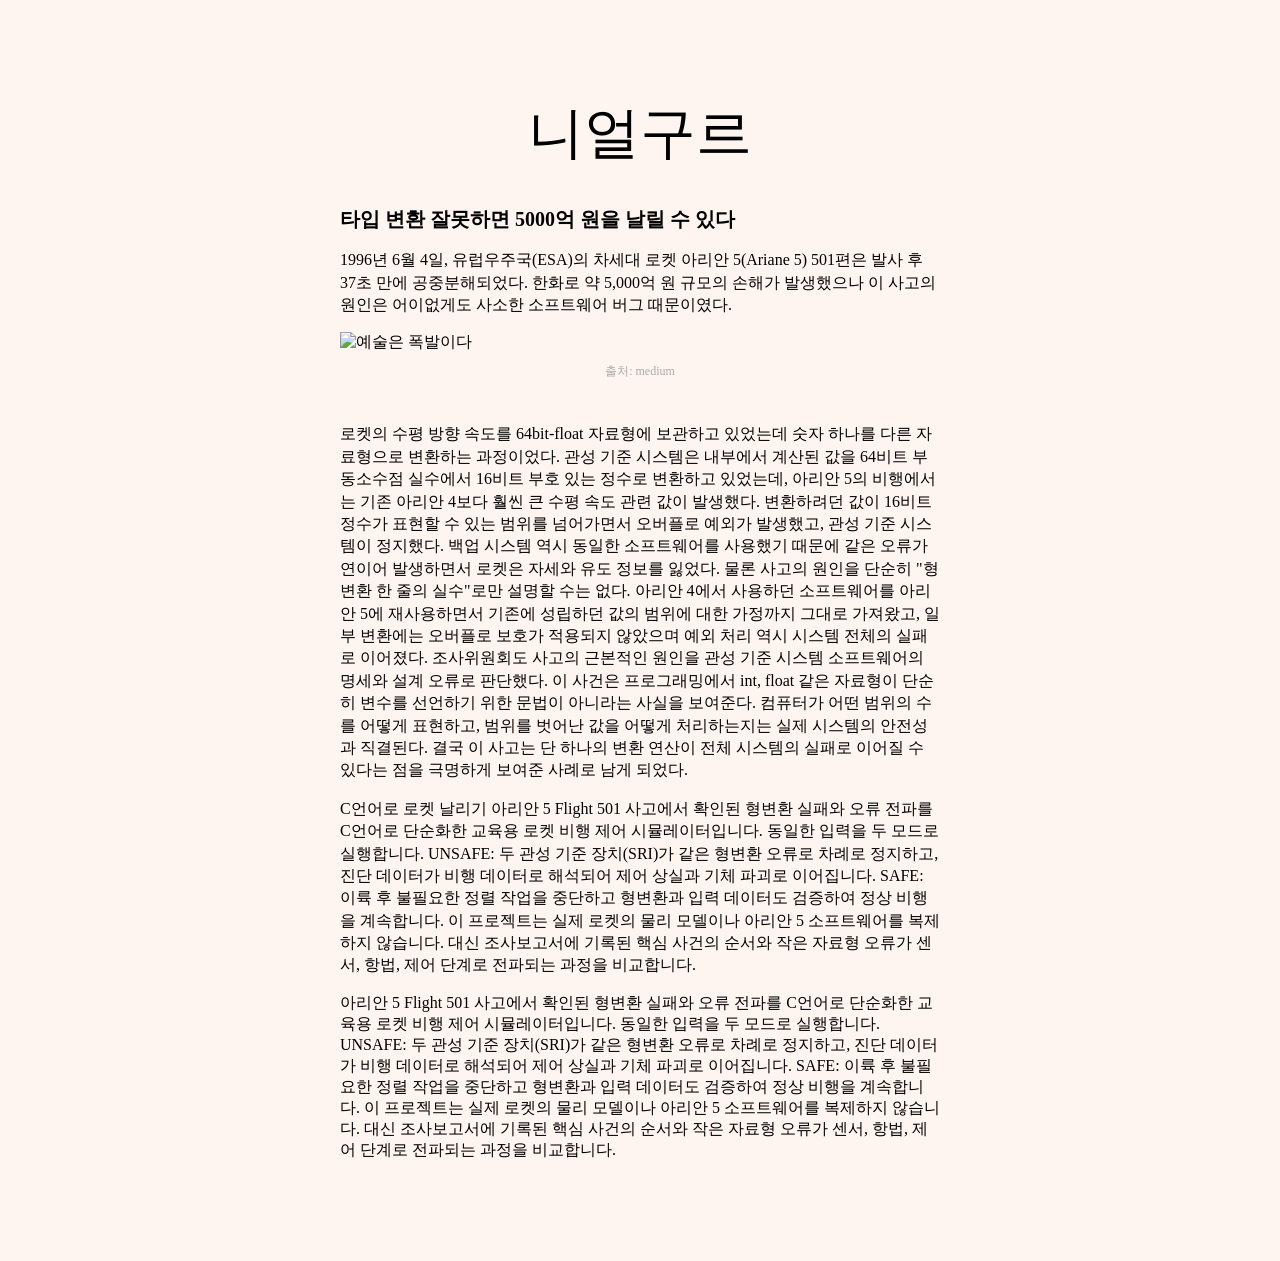
==== web/info.html @ 8e850ed1 "web info content" ====
<!DOCTYPE html>
<html lang="ko">
<head>
    <meta charset="UTF-8">
    <title>이곳이 바로 지혜의 전당이야</title>
    <link rel="stylesheet" href="info-style.css">
    <h1>
        니얼구르
    </h1>
</head>
<body>
<h2>
    타입 변환 잘못하면 5000억 원을 날릴 수 있다
</h2>
<p>
    1996년 6월 4일, 유럽우주국(ESA)의 차세대 로켓 아리안 5(Ariane 5) 501편은 발사 후 37초 만에 공중분해되었다.
    한화로 약 5,000억 원 규모의 손해가 발생했으나 이 사고의 원인은 어이없게도 사소한 소프트웨어 버그 때문이였다.
</p>
<img src="https://miro.medium.com/v2/resize:fit:948/1*4Oedorc53ecHu1Fwb8X3Vw.jpeg" alt="예술은 폭발이다">
<p class="source">출처: medium</p>
<br>
<p>
    로켓의 수평 방향 속도를 64bit-float 자료형에 보관하고 있었는데
    숫자 하나를 다른 자료형으로 변환하는 과정이었다.
    관성 기준 시스템은 내부에서 계산된 값을 64비트 부동소수점 실수에서 16비트 부호 있는 정수로 변환하고 있었는데,
    아리안 5의 비행에서는 기존 아리안 4보다 훨씬 큰 수평 속도 관련 값이 발생했다.
    변환하려던 값이 16비트 정수가 표현할 수 있는 범위를 넘어가면서 오버플로 예외가 발생했고, 관성 기준 시스템이 정지했다.
    백업 시스템 역시 동일한 소프트웨어를 사용했기 때문에 같은 오류가 연이어 발생하면서 로켓은 자세와 유도 정보를 잃었다.


    물론 사고의 원인을 단순히 "형 변환 한 줄의 실수"로만 설명할 수는 없다. 아리안 4에서 사용하던 소프트웨어를 아리안 5에 재사용하면서 기존에 성립하던 값의 범위에 대한 가정까지 그대로 가져왔고, 일부 변환에는 오버플로 보호가 적용되지 않았으며 예외 처리 역시 시스템 전체의 실패로 이어졌다. 조사위원회도 사고의 근본적인 원인을 관성 기준 시스템 소프트웨어의 명세와 설계 오류로 판단했다.

    이 사건은 프로그래밍에서 int, float 같은 자료형이 단순히 변수를 선언하기 위한 문법이 아니라는 사실을 보여준다. 컴퓨터가 어떤 범위의 수를 어떻게 표현하고, 범위를 벗어난 값을 어떻게 처리하는지는 실제 시스템의 안전성과 직결된다.

    결국 이 사고는 단 하나의 변환 연산이 전체 시스템의 실패로 이어질 수 있다는 점을 극명하게 보여준 사례로 남게 되었다.
</p>
<p>

    C언어로 로켓 날리기

    아리안 5 Flight 501 사고에서 확인된 형변환 실패와 오류 전파를 C언어로 단순화한 교육용 로켓 비행 제어 시뮬레이터입니다.

    동일한 입력을 두 모드로 실행합니다.

    UNSAFE: 두 관성 기준 장치(SRI)가 같은 형변환 오류로 차례로 정지하고, 진단 데이터가 비행 데이터로 해석되어 제어 상실과 기체 파괴로 이어집니다.
    SAFE: 이륙 후 불필요한 정렬 작업을 중단하고 형변환과 입력 데이터도 검증하여 정상 비행을 계속합니다.
    이 프로젝트는 실제 로켓의 물리 모델이나 아리안 5 소프트웨어를 복제하지 않습니다. 대신 조사보고서에 기록된 핵심 사건의 순서와 작은 자료형 오류가 센서, 항법, 제어 단계로 전파되는 과정을 비교합니다.
</p>




아리안 5 Flight 501 사고에서 확인된 형변환 실패와 오류 전파를 C언어로 단순화한 교육용 로켓 비행 제어 시뮬레이터입니다.

동일한 입력을 두 모드로 실행합니다.

UNSAFE: 두 관성 기준 장치(SRI)가 같은 형변환 오류로 차례로 정지하고, 진단 데이터가 비행 데이터로 해석되어 제어 상실과 기체 파괴로 이어집니다.
SAFE: 이륙 후 불필요한 정렬 작업을 중단하고 형변환과 입력 데이터도 검증하여 정상 비행을 계속합니다.
이 프로젝트는 실제 로켓의 물리 모델이나 아리안 5 소프트웨어를 복제하지 않습니다. 대신 조사보고서에 기록된 핵심 사건의 순서와 작은 자료형 오류가 센서, 항법, 제어 단계로 전파되는 과정을 비교합니다.

</body>
</html>
---- web/info-style.css ----
@font-face {
    font-family: 'SUITE';
    font-weight: 400;
    font-style: normal;
    src: url('./fonts/SUITE-Regular.woff2') format('woff2');
}

body {
    margin: 100px auto;
    max-width: 600px;
    background: #fff5f0;
    font-family: SUITE;
}

h1 {
    font-size: 3.5rem;
    font-weight: 500;
    line-height: 1.2;
    text-align: center;
}
h2 {
    font-size: 1.25rem;
    line-height: 1.4;
    font-weight: 800;
}
p {
    font-size: 1rem;
    line-height: 1.4;
}
.source {
    font-size: 0.75rem;
    line-height: 1;
    color: #aaaaaa;
    text-align: center;
}
img {
    display: block;
    max-width: 100%;
    margin: 0 auto;
}
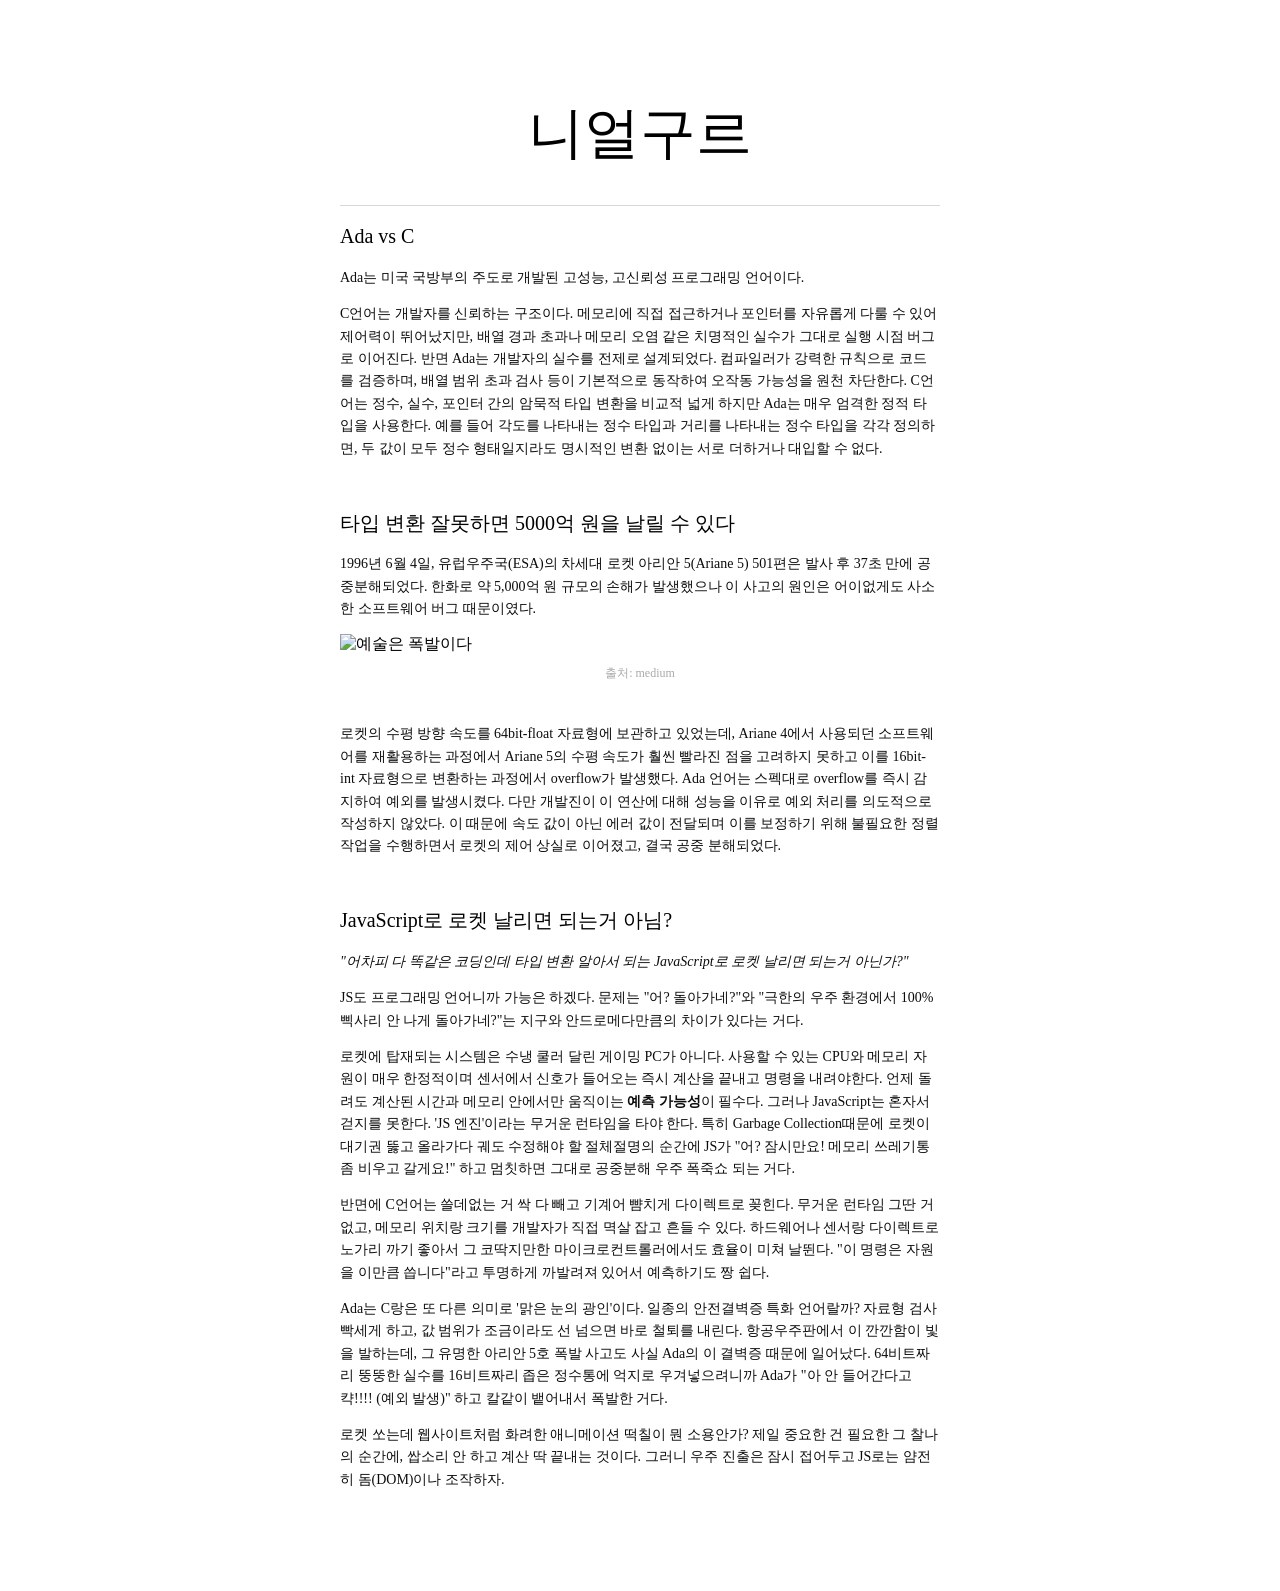
==== commit 75d48240: "docs: info" ====
--- a/web/info.html
+++ b/web/info.html
@@ -7,11 +7,25 @@
     <h1>
         니얼구르
     </h1>
+    <hr>
 </head>
 <body>
-<h2>
-    타입 변환 잘못하면 5000억 원을 날릴 수 있다
-</h2>
+<h2>Ada vs C</h2>
+<p>
+    Ada는 미국 국방부의 주도로 개발된 고성능, 고신뢰성 프로그래밍 언어이다.
+</p>
+<p>
+    C언어는 개발자를 신뢰하는 구조이다. 메모리에 직접 접근하거나 포인터를 자유롭게 다룰 수 있어 제어력이 뛰어났지만,
+    배열 경과 초과나 메모리 오염 같은 치명적인 실수가 그대로 실행 시점 버그로 이어진다.
+    반면 Ada는 개발자의 실수를 전제로 설계되었다.
+    컴파일러가 강력한 규칙으로 코드를 검증하며, 배열 범위 초과 검사 등이 기본적으로 동작하여 오작동 가능성을 원천 차단한다.
+    C언어는 정수, 실수, 포인터 간의 암묵적 타입 변환을 비교적 넓게 하지만 Ada는 매우 엄격한 정적 타입을 사용한다.
+    예를 들어 각도를 나타내는 정수 타입과 거리를 나타내는 정수 타입을 각각 정의하면,
+    두 값이 모두 정수 형태일지라도 명시적인 변환 없이는 서로 더하거나 대입할 수 없다.
+</p>
+<br>
+
+<h2>타입 변환 잘못하면 5000억 원을 날릴 수 있다</h2>
 <p>
     1996년 6월 4일, 유럽우주국(ESA)의 차세대 로켓 아리안 5(Ariane 5) 501편은 발사 후 37초 만에 공중분해되었다.
     한화로 약 5,000억 원 규모의 손해가 발생했으나 이 사고의 원인은 어이없게도 사소한 소프트웨어 버그 때문이였다.
@@ -20,43 +34,47 @@
 <p class="source">출처: medium</p>
 <br>
 <p>
-    로켓의 수평 방향 속도를 64bit-float 자료형에 보관하고 있었는데
-    숫자 하나를 다른 자료형으로 변환하는 과정이었다.
-    관성 기준 시스템은 내부에서 계산된 값을 64비트 부동소수점 실수에서 16비트 부호 있는 정수로 변환하고 있었는데,
-    아리안 5의 비행에서는 기존 아리안 4보다 훨씬 큰 수평 속도 관련 값이 발생했다.
-    변환하려던 값이 16비트 정수가 표현할 수 있는 범위를 넘어가면서 오버플로 예외가 발생했고, 관성 기준 시스템이 정지했다.
-    백업 시스템 역시 동일한 소프트웨어를 사용했기 때문에 같은 오류가 연이어 발생하면서 로켓은 자세와 유도 정보를 잃었다.
+    로켓의 수평 방향 속도를 64bit-float 자료형에 보관하고 있었는데,
+    Ariane 4에서 사용되던 소프트웨어를 재활용하는 과정에서 Ariane 5의 수평 속도가 훨씬 빨라진 점을 고려하지 못하고
+    이를 16bit-int 자료형으로 변환하는 과정에서 overflow가 발생했다.
+    Ada 언어는 스펙대로 overflow를 즉시 감지하여 예외를 발생시켰다.
+    다만 개발진이 이 연산에 대해 성능을 이유로 예외 처리를 의도적으로 작성하지 않았다.
+    이 때문에 속도 값이 아닌 에러 값이 전달되며 이를 보정하기 위해 불필요한 정렬 작업을 수행하면서 로켓의 제어 상실로 이어졌고, 결국 공중 분해되었다.
+</p>
+<br>
 
-
-    물론 사고의 원인을 단순히 "형 변환 한 줄의 실수"로만 설명할 수는 없다. 아리안 4에서 사용하던 소프트웨어를 아리안 5에 재사용하면서 기존에 성립하던 값의 범위에 대한 가정까지 그대로 가져왔고, 일부 변환에는 오버플로 보호가 적용되지 않았으며 예외 처리 역시 시스템 전체의 실패로 이어졌다. 조사위원회도 사고의 근본적인 원인을 관성 기준 시스템 소프트웨어의 명세와 설계 오류로 판단했다.
-
-    이 사건은 프로그래밍에서 int, float 같은 자료형이 단순히 변수를 선언하기 위한 문법이 아니라는 사실을 보여준다. 컴퓨터가 어떤 범위의 수를 어떻게 표현하고, 범위를 벗어난 값을 어떻게 처리하는지는 실제 시스템의 안전성과 직결된다.
-
-    결국 이 사고는 단 하나의 변환 연산이 전체 시스템의 실패로 이어질 수 있다는 점을 극명하게 보여준 사례로 남게 되었다.
+<h2>JavaScript로 로켓 날리면 되는거 아님?</h2>
+<p style="font-style: italic;">
+    "어차피 다 똑같은 코딩인데 타입 변환 알아서 되는 JavaScript로 로켓 날리면 되는거 아닌가?"
 </p>
 <p>
-
-    C언어로 로켓 날리기
-
-    아리안 5 Flight 501 사고에서 확인된 형변환 실패와 오류 전파를 C언어로 단순화한 교육용 로켓 비행 제어 시뮬레이터입니다.
-
-    동일한 입력을 두 모드로 실행합니다.
-
-    UNSAFE: 두 관성 기준 장치(SRI)가 같은 형변환 오류로 차례로 정지하고, 진단 데이터가 비행 데이터로 해석되어 제어 상실과 기체 파괴로 이어집니다.
-    SAFE: 이륙 후 불필요한 정렬 작업을 중단하고 형변환과 입력 데이터도 검증하여 정상 비행을 계속합니다.
-    이 프로젝트는 실제 로켓의 물리 모델이나 아리안 5 소프트웨어를 복제하지 않습니다. 대신 조사보고서에 기록된 핵심 사건의 순서와 작은 자료형 오류가 센서, 항법, 제어 단계로 전파되는 과정을 비교합니다.
+    JS도 프로그래밍 언어니까 가능은 하겠다. 문제는 "어? 돌아가네?"와 "극한의 우주 환경에서 100% 삑사리 안 나게 돌아가네?"는 지구와 안드로메다만큼의 차이가 있다는 거다.
 </p>
-
-
-
-
-아리안 5 Flight 501 사고에서 확인된 형변환 실패와 오류 전파를 C언어로 단순화한 교육용 로켓 비행 제어 시뮬레이터입니다.
-
-동일한 입력을 두 모드로 실행합니다.
-
-UNSAFE: 두 관성 기준 장치(SRI)가 같은 형변환 오류로 차례로 정지하고, 진단 데이터가 비행 데이터로 해석되어 제어 상실과 기체 파괴로 이어집니다.
-SAFE: 이륙 후 불필요한 정렬 작업을 중단하고 형변환과 입력 데이터도 검증하여 정상 비행을 계속합니다.
-이 프로젝트는 실제 로켓의 물리 모델이나 아리안 5 소프트웨어를 복제하지 않습니다. 대신 조사보고서에 기록된 핵심 사건의 순서와 작은 자료형 오류가 센서, 항법, 제어 단계로 전파되는 과정을 비교합니다.
+<p>
+    로켓에 탑재되는 시스템은 수냉 쿨러 달린 게이밍 PC가 아니다.
+    사용할 수 있는 CPU와 메모리 자원이 매우 한정적이며 센서에서 신호가 들어오는 즉시 계산을 끝내고 명령을 내려야한다.
+    언제 돌려도 계산된 시간과 메모리 안에서만 움직이는 <b>예측 가능성</b>이 필수다.
+    그러나 JavaScript는 혼자서 걷지를 못한다. 'JS 엔진'이라는 무거운 런타임을 타야 한다.
+    특히 Garbage Collection때문에 로켓이 대기권 뚫고 올라가다 궤도 수정해야 할 절체절명의 순간에 JS가 "어? 잠시만요! 메모리 쓰레기통 좀 비우고 갈게요!"
+    하고 멈칫하면 그대로 공중분해 우주 폭죽쇼 되는 거다.
+</p>
+<p>
+    반면에 C언어는 쓸데없는 거 싹 다 빼고 기계어 뺨치게 다이렉트로 꽂힌다.
+    무거운 런타임 그딴 거 없고, 메모리 위치랑 크기를 개발자가 직접 멱살 잡고 흔들 수 있다.
+    하드웨어나 센서랑 다이렉트로 노가리 까기 좋아서 그 코딱지만한 마이크로컨트롤러에서도 효율이 미쳐 날뛴다.
+    "이 명령은 자원을 이만큼 씁니다"라고 투명하게 까발려져 있어서 예측하기도 짱 쉽다.
+</p>
+<p>
+    Ada는 C랑은 또 다른 의미로 '맑은 눈의 광인'이다. 일종의 안전결벽증 특화 언어랄까?
+    자료형 검사 빡세게 하고, 값 범위가 조금이라도 선 넘으면 바로 철퇴를 내린다.
+    항공우주판에서 이 깐깐함이 빛을 발하는데, 그 유명한 아리안 5호 폭발 사고도 사실 Ada의 이 결벽증 때문에 일어났다.
+    64비트짜리 뚱뚱한 실수를 16비트짜리 좁은 정수통에 억지로 우겨넣으려니까 Ada가 "아 안 들어간다고 캭!!!! (예외 발생)" 하고 칼같이 뱉어내서 폭발한 거다.
+</p>
+<p>
+    로켓 쏘는데 웹사이트처럼 화려한 애니메이션 떡칠이 뭔 소용안가?
+    제일 중요한 건 필요한 그 찰나의 순간에, 쌉소리 안 하고 계산 딱 끝내는 것이다.
+    그러니 우주 진출은 잠시 접어두고 JS로는 얌전히 돔(DOM)이나 조작하자.
+</p>
 
 </body>
 </html>
--- a/web/info-style.css
+++ b/web/info-style.css
@@ -1,3 +1,4 @@
+@import url("https://cdn.jsdelivr.net/gh/orioncactus/pretendard@v1.3.9/dist/web/static/pretendard.min.css");
 @font-face {
     font-family: 'SUITE';
     font-weight: 400;
@@ -8,11 +9,12 @@
 body {
     margin: 100px auto;
     max-width: 600px;
-    background: #fff5f0;
-    font-family: SUITE;
+    background: #ffffff;
+    font-family: Pretendard;
 }
 
 h1 {
+    font-family: SUITE;
     font-size: 3.5rem;
     font-weight: 500;
     line-height: 1.2;
@@ -20,12 +22,13 @@
 }
 h2 {
     font-size: 1.25rem;
+    font-weight: 500;
     line-height: 1.4;
-    font-weight: 800;
 }
 p {
-    font-size: 1rem;
-    line-height: 1.4;
+    font-size: 0.875rem;
+    line-height: 1.6;
+    color: #0c0c0c;
 }
 .source {
     font-size: 0.75rem;
@@ -37,4 +40,10 @@
     display: block;
     max-width: 100%;
     margin: 0 auto;
+}
+hr {
+    border: none;
+    height: 1px;
+    background-color: #999999;
+    opacity: 40%;
 }
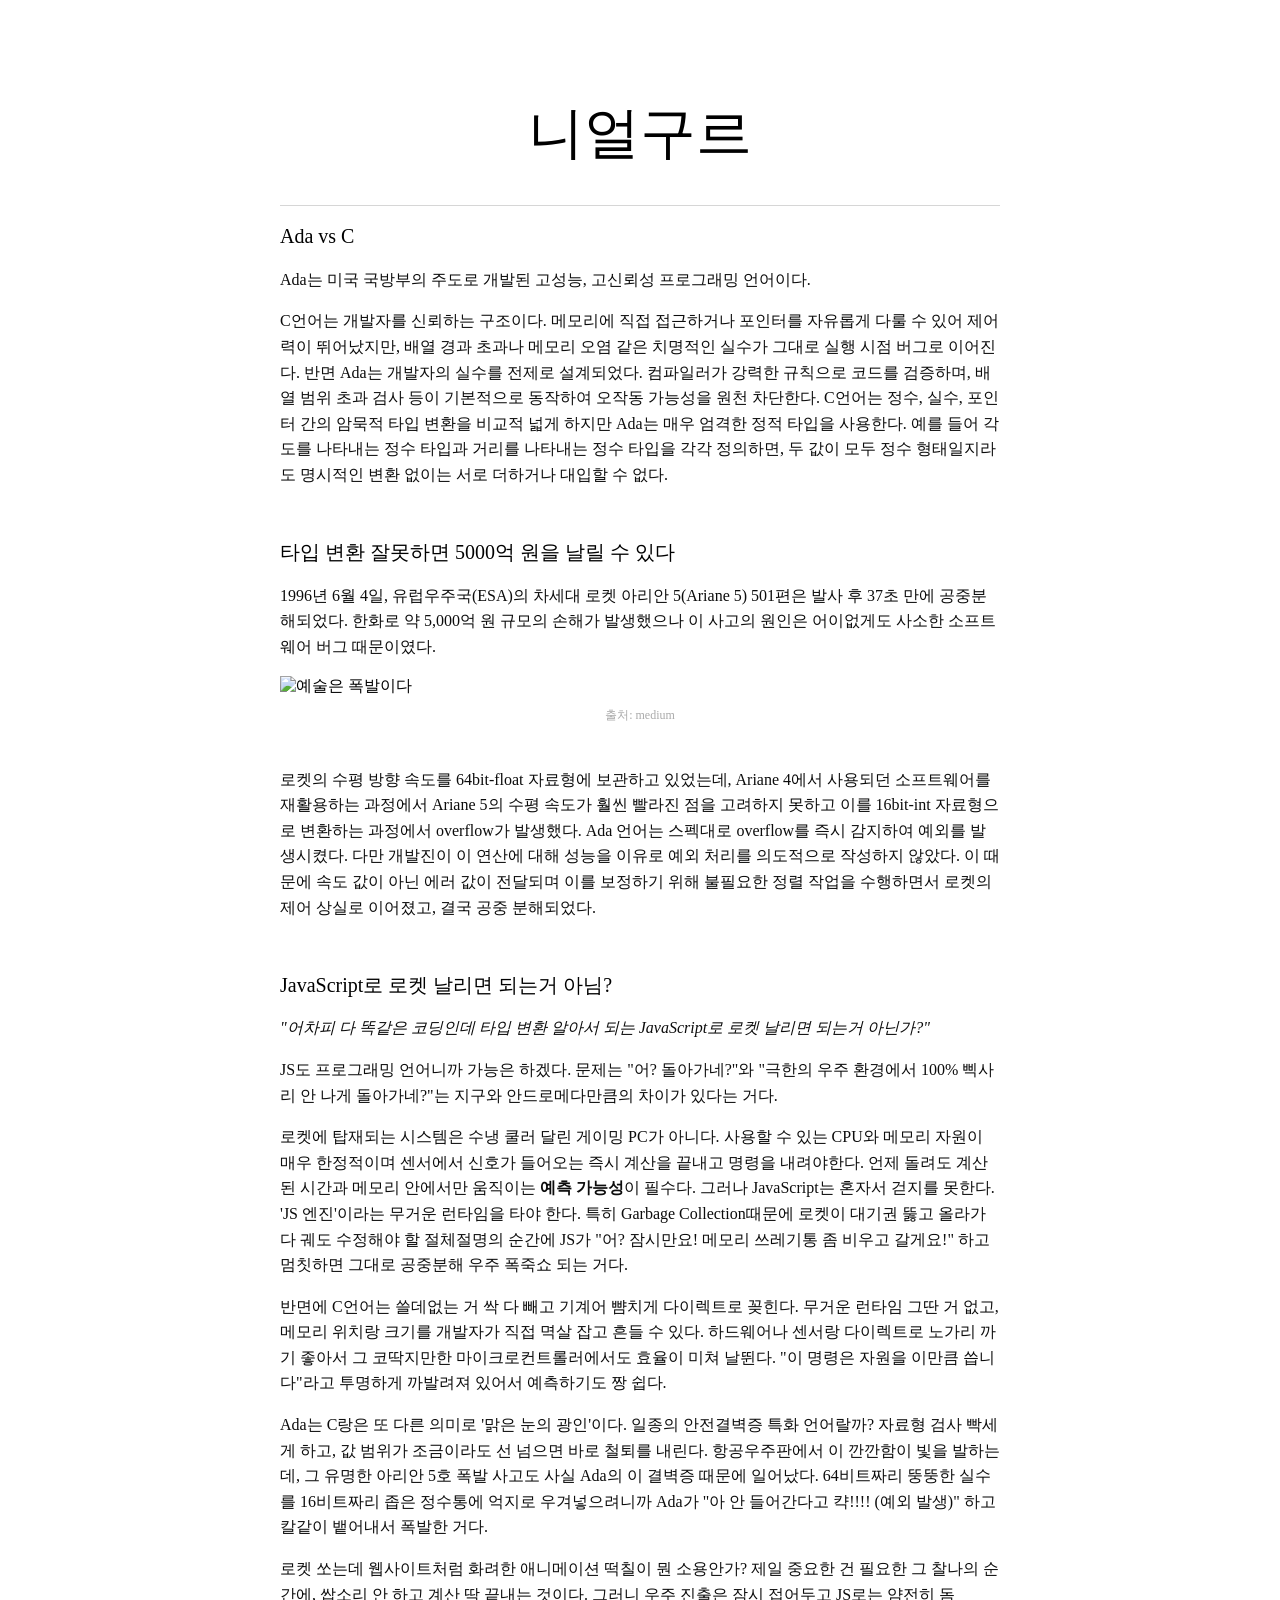
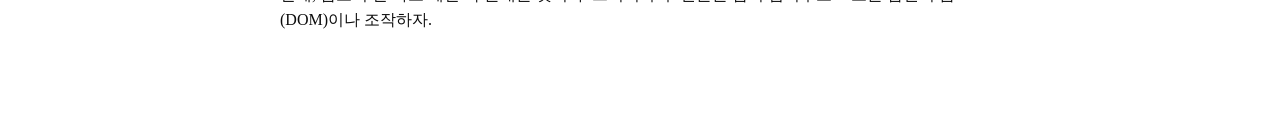
==== commit aa3b9d5b: "main web" ====
--- a/web/info.html
+++ b/web/info.html
@@ -1,15 +1,17 @@
 <!DOCTYPE html>
 <html lang="ko">
 <head>
-    <meta charset="UTF-8">
+    <meta charset="utf-8">
+    <meta name="viewport" content="width=device-width, initial-scale=1">
     <title>이곳이 바로 지혜의 전당이야</title>
     <link rel="stylesheet" href="info-style.css">
-    <h1>
-        니얼구르
-    </h1>
-    <hr>
 </head>
 <body>
+<h1>
+    니얼구르
+</h1>
+<hr>
+
 <h2>Ada vs C</h2>
 <p>
     Ada는 미국 국방부의 주도로 개발된 고성능, 고신뢰성 프로그래밍 언어이다.
@@ -75,6 +77,5 @@
     제일 중요한 건 필요한 그 찰나의 순간에, 쌉소리 안 하고 계산 딱 끝내는 것이다.
     그러니 우주 진출은 잠시 접어두고 JS로는 얌전히 돔(DOM)이나 조작하자.
 </p>
-
 </body>
 </html>
--- a/web/info-style.css
+++ b/web/info-style.css
@@ -8,7 +8,7 @@
 
 body {
     margin: 100px auto;
-    max-width: 600px;
+    max-width: 720px;
     background: #ffffff;
     font-family: Pretendard;
 }
@@ -26,7 +26,7 @@
     line-height: 1.4;
 }
 p {
-    font-size: 0.875rem;
+    font-size: 1rem;
     line-height: 1.6;
     color: #0c0c0c;
 }
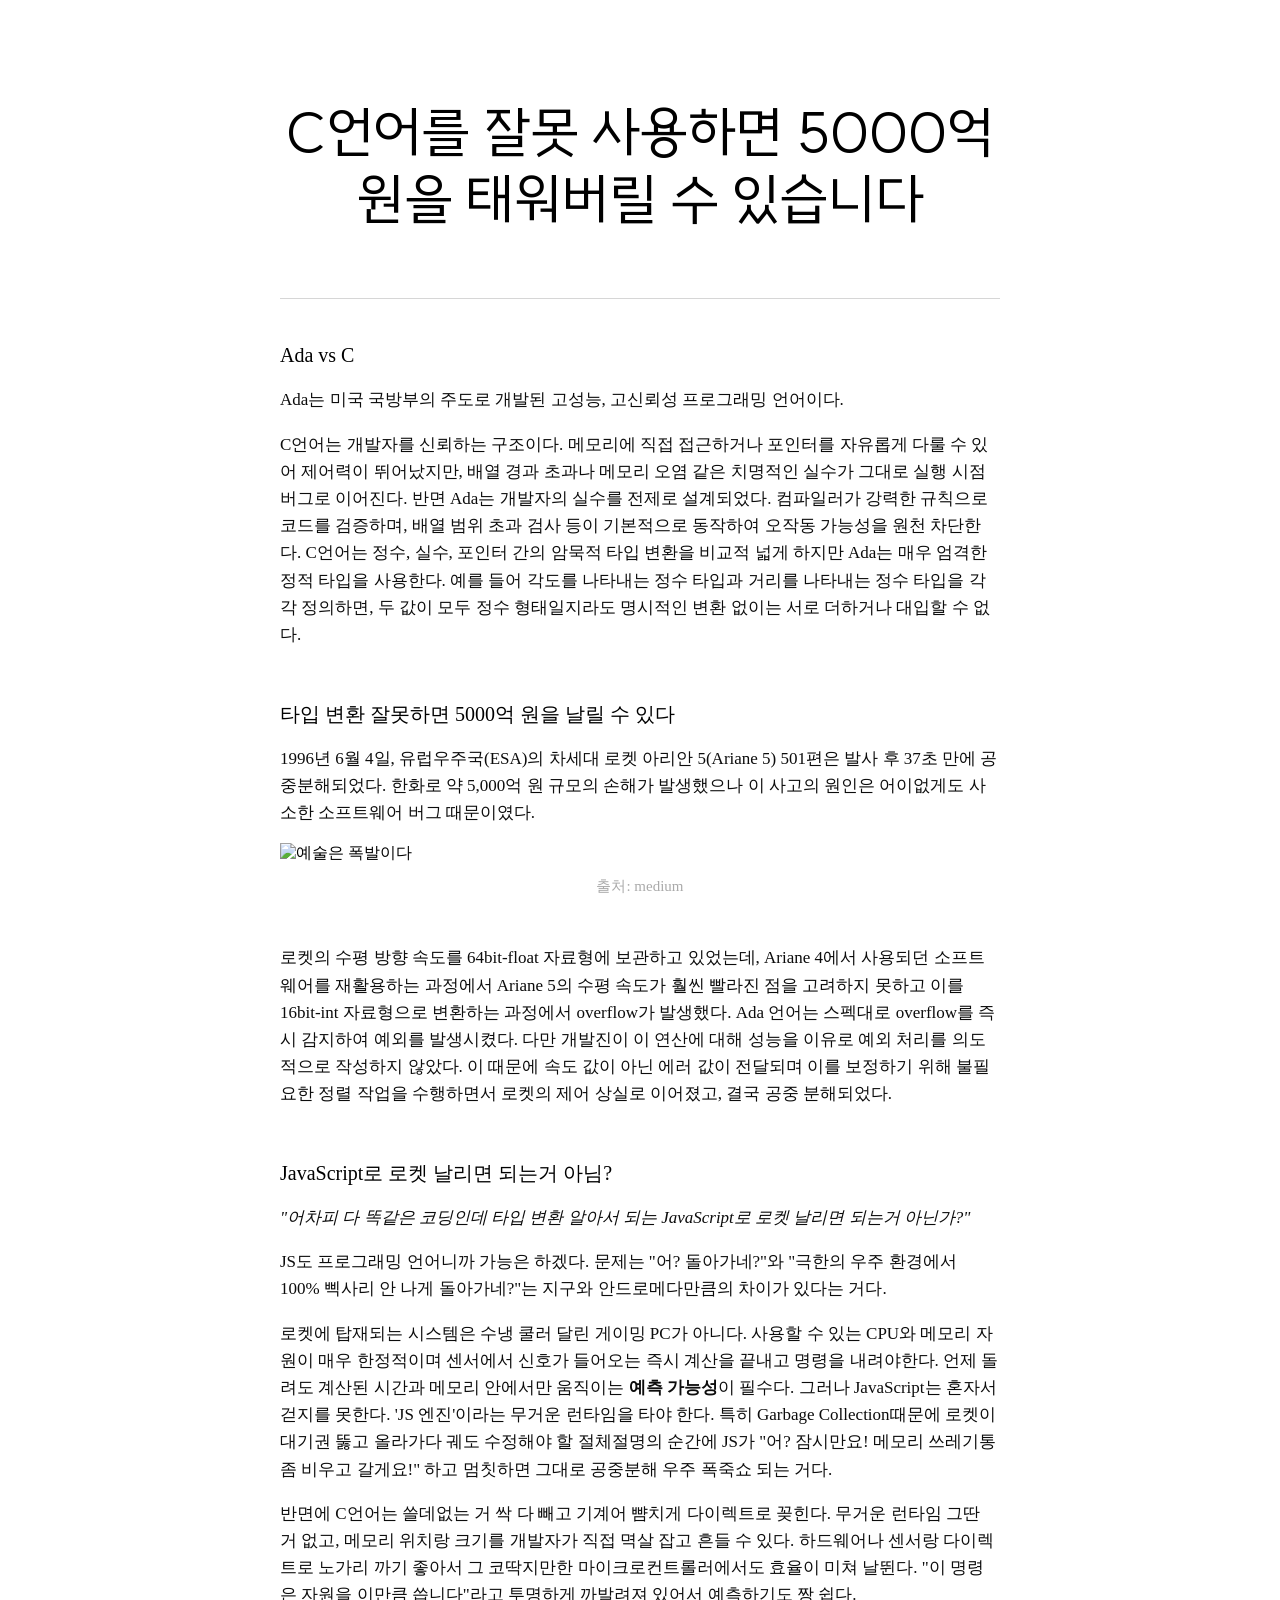
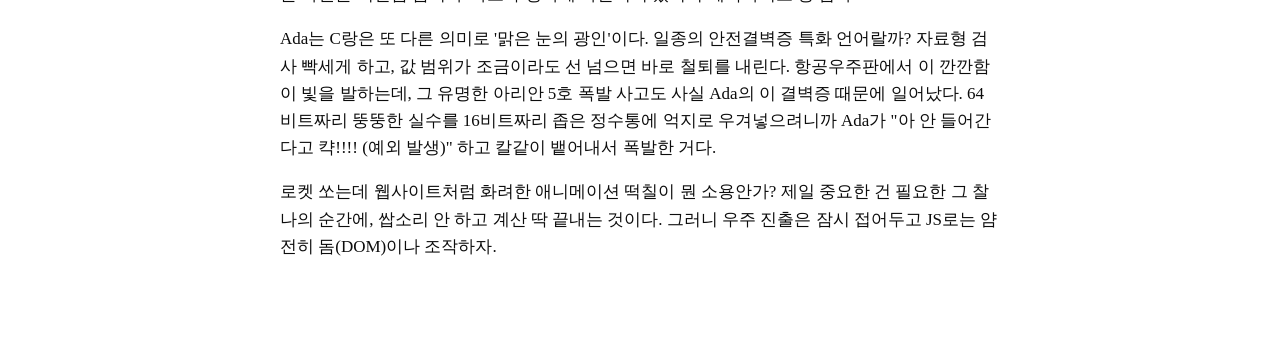
==== commit 192d5841: "modifed some web content" ====
--- a/web/info.html
+++ b/web/info.html
@@ -8,9 +8,13 @@
 </head>
 <body>
 <h1>
-    니얼구르
+    C언어를 잘못 사용하면 5000억 원을 태워버릴 수 있습니다
+<!--    todo: 제목 바꿔야함-->
 </h1>
+
+<br>
 <hr>
+<br>
 
 <h2>Ada vs C</h2>
 <p>
--- a/web/info-style.css
+++ b/web/info-style.css
@@ -26,12 +26,12 @@
     line-height: 1.4;
 }
 p {
-    font-size: 1rem;
+    font-size: 1.0625rem;
     line-height: 1.6;
     color: #0c0c0c;
 }
 .source {
-    font-size: 0.75rem;
+    font-size: 0.9375rem;
     line-height: 1;
     color: #aaaaaa;
     text-align: center;
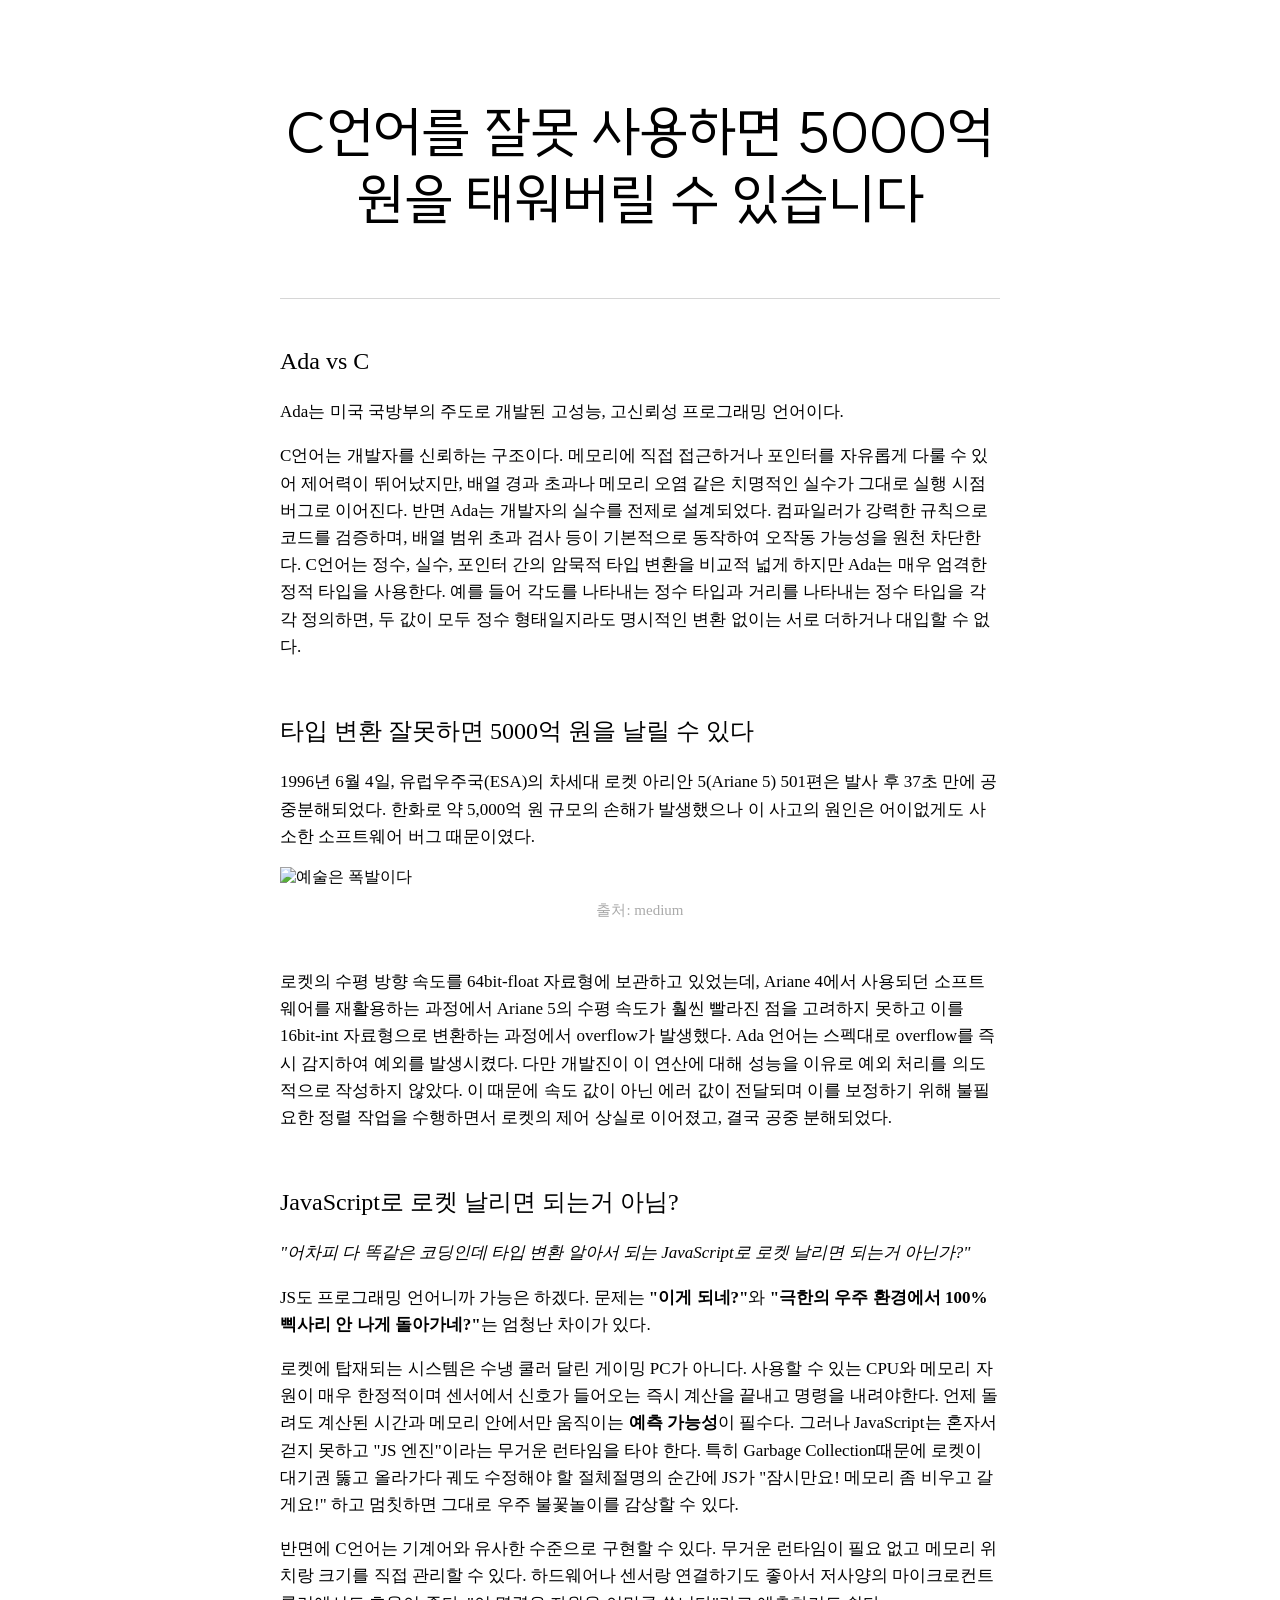
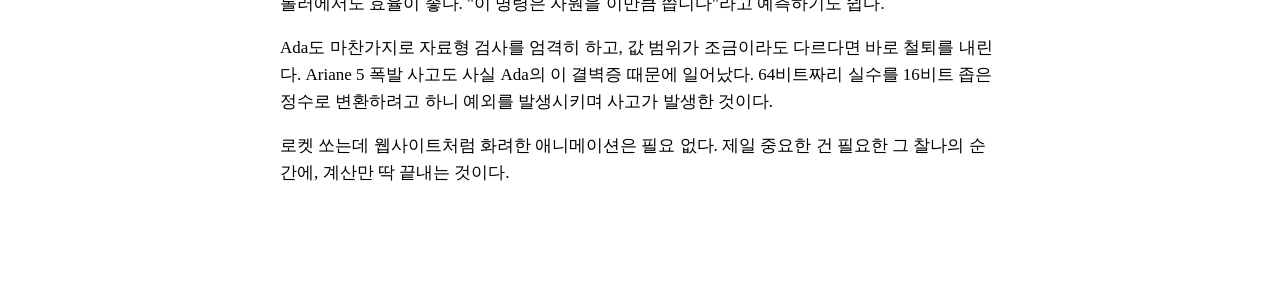
==== commit b8357e60: "reademe, infoweb" ====
--- a/web/info.html
+++ b/web/info.html
@@ -9,7 +9,6 @@
 <body>
 <h1>
     C언어를 잘못 사용하면 5000억 원을 태워버릴 수 있습니다
-<!--    todo: 제목 바꿔야함-->
 </h1>
 
 <br>
@@ -54,32 +53,30 @@
     "어차피 다 똑같은 코딩인데 타입 변환 알아서 되는 JavaScript로 로켓 날리면 되는거 아닌가?"
 </p>
 <p>
-    JS도 프로그래밍 언어니까 가능은 하겠다. 문제는 "어? 돌아가네?"와 "극한의 우주 환경에서 100% 삑사리 안 나게 돌아가네?"는 지구와 안드로메다만큼의 차이가 있다는 거다.
+    JS도 프로그래밍 언어니까 가능은 하겠다. 문제는 <b>"이게 되네?"</b>와 <b>"극한의 우주 환경에서 100% 삑사리 안 나게 돌아가네?"</b>는 엄청난 차이가 있다.
 </p>
 <p>
     로켓에 탑재되는 시스템은 수냉 쿨러 달린 게이밍 PC가 아니다.
     사용할 수 있는 CPU와 메모리 자원이 매우 한정적이며 센서에서 신호가 들어오는 즉시 계산을 끝내고 명령을 내려야한다.
     언제 돌려도 계산된 시간과 메모리 안에서만 움직이는 <b>예측 가능성</b>이 필수다.
-    그러나 JavaScript는 혼자서 걷지를 못한다. 'JS 엔진'이라는 무거운 런타임을 타야 한다.
-    특히 Garbage Collection때문에 로켓이 대기권 뚫고 올라가다 궤도 수정해야 할 절체절명의 순간에 JS가 "어? 잠시만요! 메모리 쓰레기통 좀 비우고 갈게요!"
-    하고 멈칫하면 그대로 공중분해 우주 폭죽쇼 되는 거다.
+    그러나 JavaScript는 혼자서 걷지 못하고 "JS 엔진"이라는 무거운 런타임을 타야 한다.
+    특히 Garbage Collection때문에 로켓이 대기권 뚫고 올라가다 궤도 수정해야 할 절체절명의 순간에 JS가 "잠시만요! 메모리 좀 비우고 갈게요!"
+    하고 멈칫하면 그대로 우주 불꽃놀이를 감상할 수 있다.
 </p>
 <p>
-    반면에 C언어는 쓸데없는 거 싹 다 빼고 기계어 뺨치게 다이렉트로 꽂힌다.
-    무거운 런타임 그딴 거 없고, 메모리 위치랑 크기를 개발자가 직접 멱살 잡고 흔들 수 있다.
-    하드웨어나 센서랑 다이렉트로 노가리 까기 좋아서 그 코딱지만한 마이크로컨트롤러에서도 효율이 미쳐 날뛴다.
-    "이 명령은 자원을 이만큼 씁니다"라고 투명하게 까발려져 있어서 예측하기도 짱 쉽다.
+    반면에 C언어는 기계어와 유사한 수준으로 구현할 수 있다.
+    무거운 런타임이 필요 없고 메모리 위치랑 크기를 직접 관리할 수 있다.
+    하드웨어나 센서랑 연결하기도 좋아서 저사양의 마이크로컨트롤러에서도 효율이 좋다.
+    "이 명령은 자원을 이만큼 씁니다"라고 예측하기도 쉽다.
 </p>
 <p>
-    Ada는 C랑은 또 다른 의미로 '맑은 눈의 광인'이다. 일종의 안전결벽증 특화 언어랄까?
-    자료형 검사 빡세게 하고, 값 범위가 조금이라도 선 넘으면 바로 철퇴를 내린다.
-    항공우주판에서 이 깐깐함이 빛을 발하는데, 그 유명한 아리안 5호 폭발 사고도 사실 Ada의 이 결벽증 때문에 일어났다.
-    64비트짜리 뚱뚱한 실수를 16비트짜리 좁은 정수통에 억지로 우겨넣으려니까 Ada가 "아 안 들어간다고 캭!!!! (예외 발생)" 하고 칼같이 뱉어내서 폭발한 거다.
+    Ada도 마찬가지로 자료형 검사를 엄격히 하고, 값 범위가 조금이라도 다르다면 바로 철퇴를 내린다.
+    Ariane 5 폭발 사고도 사실 Ada의 이 결벽증 때문에 일어났다.
+    64비트짜리 실수를 16비트 좁은 정수로 변환하려고 하니 예외를 발생시키며 사고가 발생한 것이다.
 </p>
 <p>
-    로켓 쏘는데 웹사이트처럼 화려한 애니메이션 떡칠이 뭔 소용안가?
-    제일 중요한 건 필요한 그 찰나의 순간에, 쌉소리 안 하고 계산 딱 끝내는 것이다.
-    그러니 우주 진출은 잠시 접어두고 JS로는 얌전히 돔(DOM)이나 조작하자.
+    로켓 쏘는데 웹사이트처럼 화려한 애니메이션은 필요 없다.
+    제일 중요한 건 필요한 그 찰나의 순간에, 계산만 딱 끝내는 것이다.
 </p>
 </body>
 </html>
--- a/web/info-style.css
+++ b/web/info-style.css
@@ -21,14 +21,15 @@
     text-align: center;
 }
 h2 {
-    font-size: 1.25rem;
+    font-size: 1.5rem;
     font-weight: 500;
     line-height: 1.4;
 }
 p {
     font-size: 1.0625rem;
+    font-weight: 400;
     line-height: 1.6;
-    color: #0c0c0c;
+    color: #000000;
 }
 .source {
     font-size: 0.9375rem;
